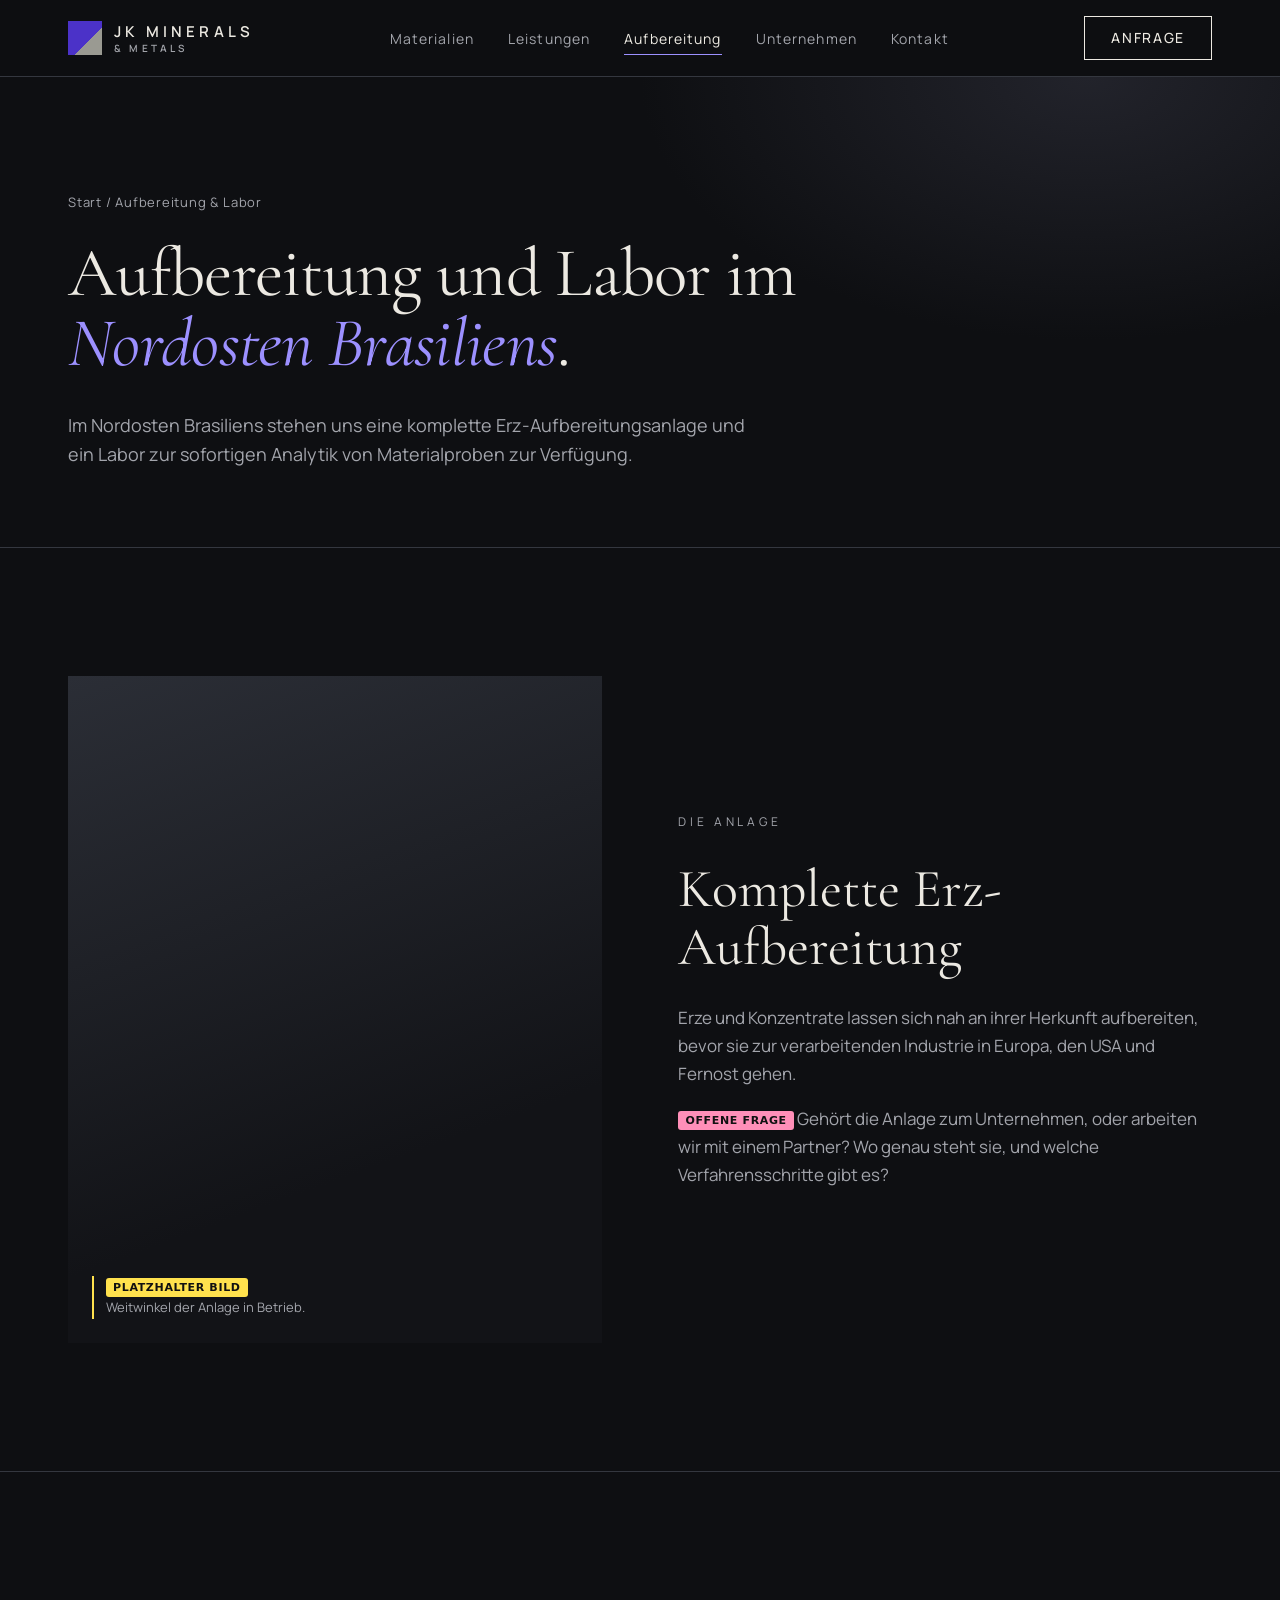
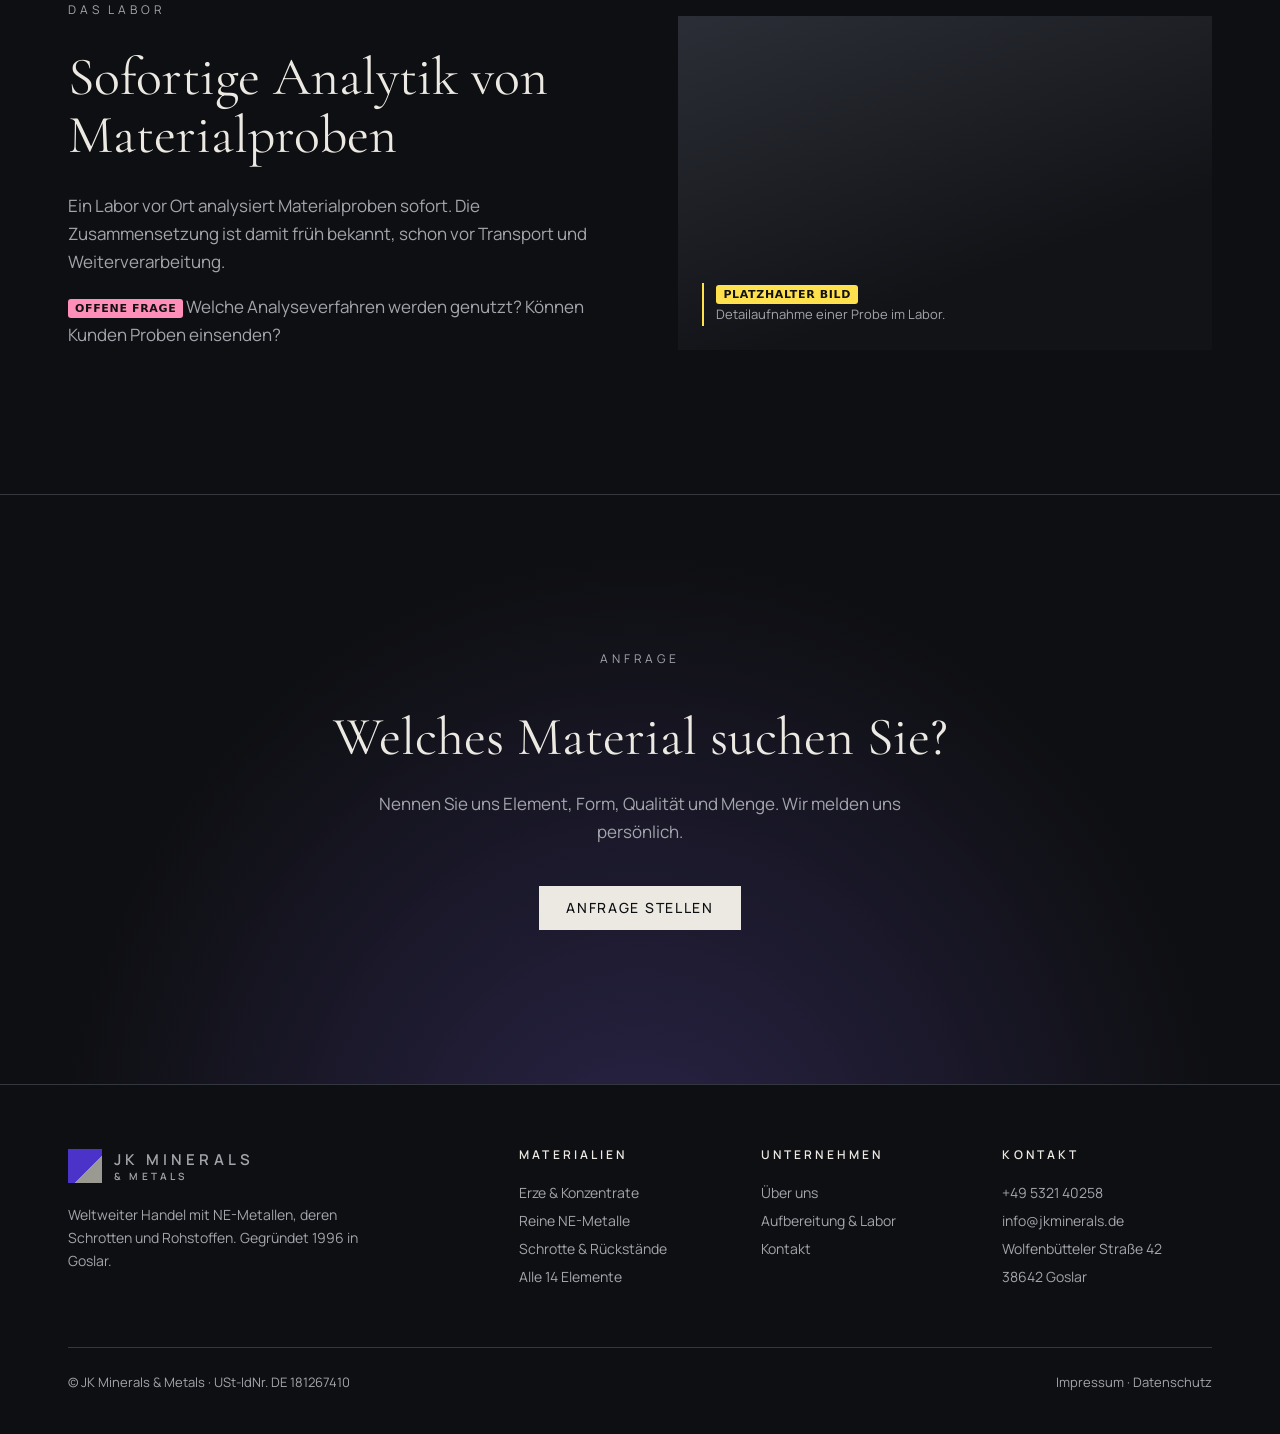
==== aufbereitung.html @ ad988bbc "Website-Neuentwurf in der Richtung „Mineralische Premium-Marke“ Statische, responsive Website für JK" ====
<!doctype html>
<html lang="de">
<head>
<meta charset="utf-8">
<meta name="viewport" content="width=device-width, initial-scale=1">
<title>Aufbereitung & Labor – JK Minerals & Metals</title>
<meta name="description" content="Komplette Erz-Aufbereitungsanlage und Labor zur sofortigen Analytik von Materialproben im Nordosten Brasiliens.">
<meta name="theme-color" content="#0E0F12">
<link rel="icon" href="data:image/svg+xml,%3Csvg xmlns='http://www.w3.org/2000/svg' viewBox='0 0 32 32'%3E%3Cpath fill='%234B32C8' d='M0 0h32v32H0z'/%3E%3Cpath fill='%239A9A92' d='M19 0h13v32H8z'/%3E%3C/svg%3E">
<link rel="preconnect" href="https://fonts.googleapis.com">
<link rel="preconnect" href="https://fonts.gstatic.com" crossorigin>
<link rel="stylesheet" href="https://fonts.googleapis.com/css2?family=Cormorant+Garamond:ital,wght@0,400;0,500;1,400&family=Manrope:wght@400;500;600;700&display=swap">
<link rel="stylesheet" href="assets/css/style.css">
</head>
<body>
<a class="skip" href="#main">Zum Inhalt springen</a>
<header class="site">
  <div class="wrap hd">
    <a class="logo" href="index.html" aria-label="JK Minerals &amp; Metals – Startseite"><i class="mark" aria-hidden="true"></i><span>JK MINERALS<small>&amp; METALS</small></span></a>
    <nav class="desk" aria-label="Hauptnavigation"><ul>
      <li><a href="materialien.html">Materialien</a></li>
      <li><a href="leistungen.html">Leistungen</a></li>
      <li><a href="aufbereitung.html" aria-current="page">Aufbereitung</a></li>
      <li><a href="unternehmen.html">Unternehmen</a></li>
      <li><a href="kontakt.html">Kontakt</a></li>
    </ul></nav>
    <div class="hd-r">
      <a class="btn" href="kontakt.html#anfrage">Anfrage</a>
      <details class="mob"><summary>Menü</summary><nav class="panel" aria-label="Hauptnavigation mobil">
        <a class="nav" href="index.html">Start</a><a class="nav" href="materialien.html">Materialien</a><a class="nav" href="leistungen.html">Leistungen</a><a class="nav" href="aufbereitung.html" aria-current="page">Aufbereitung</a><a class="nav" href="unternehmen.html">Unternehmen</a><a class="nav" href="kontakt.html">Kontakt</a>
        <a class="btn solid" href="kontakt.html#anfrage">Anfrage stellen</a>
        <a class="tel" href="tel:+49532140258">Telefon +49 5321 40258</a>
      </nav></details>
    </div>
  </div>
</header>
<main id="main">
  <div class="page-hero"><div class="wrap">
    <p class="crumb"><a href="index.html">Start</a> / Aufbereitung &amp; Labor</p>
    <h1>Aufbereitung und Labor im <em>Nordosten Brasiliens</em>.</h1>
    <p class="lead">Im Nordosten Brasiliens stehen uns eine komplette Erz-Aufbereitungsanlage und ein Labor zur sofortigen Analytik von Materialproben zur Verfügung.</p>
  </div></div>

  <section aria-labelledby="h-anl">
    <div class="wrap split">
      <div class="img-ph" role="img" aria-label="Bildfläche für ein Foto der Aufbereitungsanlage"><p class="imgnote"><span class="ph-tag">Platzhalter Bild</span><br>Weitwinkel der Anlage in Betrieb.</p></div>
      <div>
        <p class="eyebrow">Die Anlage</p>
        <h2 id="h-anl">Komplette Erz-Aufbereitung</h2>
        <p>Erze und Konzentrate lassen sich nah an ihrer Herkunft aufbereiten, bevor sie zur verarbeitenden Industrie in Europa, den USA und Fernost gehen.</p>
        <p><span class="ph-tag q">Offene Frage</span> Gehört die Anlage zum Unternehmen, oder arbeiten wir mit einem Partner? Wo genau steht sie, und welche Verfahrensschritte gibt es?</p>
      </div>
    </div>
  </section>
  <section aria-labelledby="h-lab">
    <div class="wrap split">
      <div>
        <p class="eyebrow">Das Labor</p>
        <h2 id="h-lab">Sofortige Analytik von Materialproben</h2>
        <p>Ein Labor vor Ort analysiert Materialproben sofort. Die Zusammensetzung ist damit früh bekannt, schon vor Transport und Weiterverarbeitung.</p>
        <p><span class="ph-tag q">Offene Frage</span> Welche Analyseverfahren werden genutzt? Können Kunden Proben einsenden?</p>
      </div>
      <div class="img-ph land" role="img" aria-label="Bildfläche für ein Foto aus dem Labor"><p class="imgnote"><span class="ph-tag">Platzhalter Bild</span><br>Detailaufnahme einer Probe im Labor.</p></div>
    </div>
  </section>
  <div class="cta">
    <div class="wrap">
      <p class="eyebrow">Anfrage</p>
      <h2>Welches Material suchen Sie?</h2>
      <p>Nennen Sie uns Element, Form, Qualität und Menge. Wir melden uns persönlich.</p>
      <a class="btn solid" href="kontakt.html#anfrage">Anfrage stellen</a>
    </div>
  </div>
</main>
<footer class="site">
  <div class="wrap">
    <div class="ft">
      <div><a class="logo" href="index.html" aria-label="JK Minerals &amp; Metals – Startseite"><i class="mark" aria-hidden="true"></i><span>JK MINERALS<small>&amp; METALS</small></span></a><p style="max-width:300px;margin-top:20px">Weltweiter Handel mit NE-Metallen, deren Schrotten und Rohstoffen. Gegründet 1996 in Goslar.</p></div>
      <div><h2>Materialien</h2><ul><li><a href="leistungen.html#erze">Erze &amp; Konzentrate</a></li><li><a href="leistungen.html#metalle">Reine NE-Metalle</a></li><li><a href="leistungen.html#schrotte">Schrotte &amp; Rückstände</a></li><li><a href="materialien.html">Alle 14 Elemente</a></li></ul></div>
      <div><h2>Unternehmen</h2><ul><li><a href="unternehmen.html">Über uns</a></li><li><a href="aufbereitung.html">Aufbereitung &amp; Labor</a></li><li><a href="kontakt.html">Kontakt</a></li></ul></div>
      <div><h2>Kontakt</h2><ul><li><a href="tel:+49532140258">+49 5321 40258</a></li><li><a href="mailto:info@jkminerals.de">info@jkminerals.de</a></li><li>Wolfenbütteler Straße 42<br>38642 Goslar</li></ul></div>
    </div>
    <div class="legal"><span>© JK Minerals &amp; Metals · USt-IdNr. DE 181267410</span><span><a href="impressum.html">Impressum</a> · <a href="datenschutz.html">Datenschutz</a></span></div>
  </div>
</footer>
<script src="assets/js/main.js" defer></script>
</body>
</html>
---- assets/css/style.css ----
/* JK Minerals & Metals – Designrichtung „Mineralische Premium-Marke“ */
:root{
  --ink:#0E0F12; --graphit:#17191E; --schiefer:#262931; --linie:#34373F;
  --platin:#ECE9E2; --silber:#A3A5AC; --violett:#9C90FF; --violett-tief:#4B32C8;
  --serif:"Cormorant Garamond",Georgia,serif; --sans:Manrope,system-ui,-apple-system,"Segoe UI",sans-serif;
  --header:76px;
}
*{box-sizing:border-box}
html{scroll-behavior:smooth;-webkit-text-size-adjust:100%}
@media (prefers-reduced-motion:reduce){html{scroll-behavior:auto}*{transition:none!important}}
body{margin:0;background:var(--ink);color:var(--platin);font:400 17px/1.65 var(--sans)}
a{color:inherit}
img{max-width:100%;height:auto}
:focus-visible{outline:2px solid var(--violett);outline-offset:3px}
.skip{position:absolute;left:-999px;top:0}
.skip:focus{left:16px;top:16px;background:#fff;color:#000;padding:8px 12px;z-index:99}
.sr-only{position:absolute;width:1px;height:1px;overflow:hidden;clip:rect(0 0 0 0);white-space:nowrap}
.wrap{max-width:1240px;margin:0 auto;padding:0 clamp(16px,4vw,48px)}

/* Markierung fehlender Inhalte – vor dem Livegang entfernen (Klasse .ph-tag suchen) */
.ph-tag{display:inline-block;background:#FFE14D;color:#111;font:700 11px/1.2 system-ui,sans-serif;letter-spacing:.06em;text-transform:uppercase;padding:3px 7px;border-radius:3px;vertical-align:middle}
.ph-tag.q{background:#FF8FB8}
.imgnote{position:relative;font-size:13px;color:var(--silber);max-width:360px;border-left:2px solid #FFE14D;padding-left:12px;margin:0}

/* Header */
header.site{position:sticky;top:0;z-index:20;background:rgba(14,15,18,.94);backdrop-filter:blur(8px);-webkit-backdrop-filter:blur(8px);border-bottom:1px solid var(--linie)}
.hd{display:flex;align-items:center;justify-content:space-between;height:var(--header);gap:24px}
.logo{display:flex;align-items:center;gap:12px;text-decoration:none}
.logo .mark{width:34px;height:34px;flex:0 0 34px;background:linear-gradient(135deg,var(--violett-tief) 0 60%,#9A9A92 60%)}
.logo span{font:600 15px/1 var(--sans);letter-spacing:.28em;white-space:nowrap}
.logo small{display:block;font-size:10px;letter-spacing:.32em;color:var(--silber);margin-top:4px}
nav.desk ul{display:flex;gap:34px;list-style:none;margin:0;padding:0}
nav.desk a{text-decoration:none;font-size:14px;letter-spacing:.08em;color:var(--silber);padding:6px 0;border-bottom:1px solid transparent}
nav.desk a:hover,nav.desk a[aria-current="page"]{color:var(--platin)}
nav.desk a[aria-current="page"]{border-color:var(--violett)}
.hd-r{display:flex;align-items:center;gap:22px}
.btn{display:inline-flex;align-items:center;justify-content:center;gap:10px;padding:14px 26px;border:1px solid var(--platin);color:var(--platin);background:transparent;text-decoration:none;font:500 14px/1 var(--sans);letter-spacing:.12em;text-transform:uppercase;transition:.2s;cursor:pointer;white-space:nowrap}
.btn:hover{background:var(--platin);color:var(--ink)}
.btn.solid{background:var(--platin);color:var(--ink)}
.btn.solid:hover{background:transparent;color:var(--platin)}
details.mob{display:none}
details.mob summary{list-style:none;cursor:pointer;font-size:13px;letter-spacing:.2em;text-transform:uppercase;padding:12px 4px;min-height:44px;display:flex;align-items:center}
details.mob summary::-webkit-details-marker{display:none}
details.mob[open] summary::after{content:" ✕";margin-left:6px}
details.mob .panel{position:fixed;inset:var(--header) 0 0 0;background:var(--ink);padding:24px 20px 40px;overflow-y:auto}
details.mob .panel a.nav{display:block;font:500 34px/1.5 var(--serif);text-decoration:none;border-bottom:1px solid var(--linie);padding:8px 0}
details.mob .panel a.nav[aria-current="page"]{color:var(--violett)}
details.mob .panel .btn{width:100%;margin-top:28px}
details.mob .panel .tel{display:block;margin-top:20px;color:var(--silber);font-size:15px}

/* Typo */
.eyebrow{font-size:12px;letter-spacing:.32em;text-transform:uppercase;color:var(--silber);margin:0 0 28px}
h1{font:400 clamp(44px,6.2vw,92px)/1.02 var(--serif);margin:0 0 32px;letter-spacing:-.01em}
h1 em,h2 em{font-style:italic;color:var(--violett)}
h2{font:400 clamp(34px,4.2vw,58px)/1.08 var(--serif);margin:0;max-width:820px}
h3{font-weight:500}
.lead{max-width:560px;color:var(--silber);font-size:18px;margin:0 0 40px}
.cta-row{display:flex;gap:16px;flex-wrap:wrap}

/* Startseite: Hero */
.hero{display:grid;grid-template-columns:1.05fr .95fr;min-height:calc(100vh - var(--header));border-bottom:1px solid var(--linie)}
.hero-txt{padding:clamp(48px,8vw,120px) clamp(16px,4vw,64px) 64px max(clamp(16px,4vw,48px),calc((100vw - 1240px)/2 + 48px));display:flex;flex-direction:column;justify-content:center}
.hero-img{position:relative;background:radial-gradient(ellipse 60% 50% at 55% 45%,#3a3d48 0,#15161a 60%,#0b0c0e 100%);display:flex;align-items:flex-end;padding:28px;min-height:420px;overflow:hidden}
.hero-img::before{content:"";position:absolute;left:30%;top:28%;width:38%;height:38%;background:conic-gradient(from 30deg,#6c6f7a,#2a2c33,#9c9fab,#1c1d22,#80838f,#2a2c33,#6c6f7a);clip-path:polygon(20% 0,85% 12%,100% 60%,70% 100%,10% 88%,0 35%);opacity:.85}

/* Unterseiten: Kopf */
.page-hero{padding:clamp(64px,9vw,128px) 0 clamp(48px,6vw,80px);border-bottom:1px solid var(--linie);background:radial-gradient(ellipse 50% 80% at 85% 0,#22232b 0,var(--ink) 70%)}
.page-hero h1{font-size:clamp(42px,5.4vw,80px);max-width:900px}
.page-hero .lead{margin-bottom:0;max-width:680px}
.crumb{font-size:13px;color:var(--silber);margin:0 0 24px;letter-spacing:.06em}
.crumb a{text-decoration:none}
.crumb a:hover{color:var(--platin)}

/* Abschnitte */
section{padding:clamp(72px,10vw,140px) 0;border-bottom:1px solid var(--linie)}
section.tight{padding:clamp(56px,7vw,96px) 0}
.sec-h{display:grid;grid-template-columns:240px 1fr;gap:32px;margin-bottom:64px}
.sec-h .num{font-size:12px;letter-spacing:.32em;color:var(--silber);text-transform:uppercase;padding-top:14px}
.sec-h p{grid-column:2;color:var(--silber);max-width:640px;margin:0}
.statement p{font:400 clamp(24px,2.6vw,36px)/1.4 var(--serif);max-width:980px;margin:0 0 0 272px}
.statement p span{color:var(--silber)}
.more{display:inline-block;margin-top:40px;font-size:14px;letter-spacing:.12em;text-transform:uppercase;text-decoration:none;border-bottom:1px solid var(--linie);padding-bottom:4px}
.more:hover{border-color:var(--platin)}

/* Material-Index */
.elements{display:grid;grid-template-columns:repeat(7,1fr);border-top:1px solid var(--linie);border-left:1px solid var(--linie)}
.el{border-right:1px solid var(--linie);border-bottom:1px solid var(--linie);padding:22px 18px 20px;min-height:178px;display:flex;flex-direction:column;text-decoration:none;transition:background .25s}
.el:hover{background:var(--graphit)}
.el .sym{font:400 54px/1 var(--serif);margin-bottom:auto}
.el .nm{font-size:14px;font-weight:700;letter-spacing:.04em;margin-top:16px}
.el .sp{font-size:12.5px;color:var(--silber);line-height:1.45;margin-top:4px}
.el-note{margin-top:20px;font-size:14px;color:var(--silber)}
.elements.compact .el{min-height:110px;padding:16px}
.elements.compact .el .sym{font-size:40px}

/* Leistungen */
.svc{display:grid;grid-template-columns:repeat(3,1fr);border-top:1px solid var(--linie)}
.svc article{padding:40px 36px 8px 0;border-right:1px solid var(--linie)}
.svc article+article{padding-left:36px}
.svc article:last-child{border-right:0}
.svc .n{font:italic 400 22px/1 var(--serif);color:var(--violett)}
.svc h3{font:500 30px/1.15 var(--serif);margin:18px 0 16px}
.svc h3 a{text-decoration:none}
.svc h3 a:hover{color:var(--violett)}
.svc p{color:var(--silber);margin:0 0 18px;font-size:16px}
.svc ul,.list{list-style:none;padding:0;margin:0;font-size:15px}
.svc li,.list li{padding:9px 0;border-top:1px solid var(--linie)}

/* Split */
.split{display:grid;grid-template-columns:1fr 1fr;gap:clamp(32px,6vw,96px);align-items:center}
.split.top{align-items:start}
.img-ph{aspect-ratio:4/5;background:linear-gradient(160deg,#2b2e36,#121317 70%);position:relative;display:flex;align-items:flex-end;padding:24px}
.img-ph.land{aspect-ratio:16/10}
.split h2{margin-bottom:28px}
.split p,.prose p,.prose li{color:var(--silber)}
.prose{max-width:720px}
.prose h2{margin:56px 0 20px;font-size:clamp(30px,3.4vw,44px)}
.prose h2:first-child{margin-top:0}
.prose h3{font:500 26px/1.2 var(--serif);color:var(--platin);margin:36px 0 10px}
.prose strong{color:var(--platin);font-weight:600}
.prose a{color:var(--violett)}

/* Werte */
.values{display:flex;flex-wrap:wrap;gap:12px 48px;font:400 clamp(36px,5vw,72px)/1.15 var(--serif);margin:0;padding:0;list-style:none}
.values li:nth-child(even){font-style:italic;color:var(--silber)}

/* Fakten */
.facts{display:grid;grid-template-columns:repeat(4,1fr);border-top:1px solid var(--linie)}
.facts div{padding:28px 24px 28px 0;border-right:1px solid var(--linie)}
.facts div+div{padding-left:24px}
.facts div:last-child{border-right:0}
.facts b{display:block;font:400 40px/1.1 var(--serif);margin-bottom:8px}
.facts span{color:var(--silber);font-size:15px}

/* Kontakt-Block */
.contact{display:grid;grid-template-columns:320px 1fr 1fr;gap:56px;align-items:start}
.portrait{aspect-ratio:3/4;background:linear-gradient(180deg,#2c2f37,#16171b);display:flex;align-items:flex-end;padding:18px}
.contact h3,.person h3{font:500 32px/1.1 var(--serif);margin:0 0 6px}
.role{color:var(--silber);font-size:14px;letter-spacing:.14em;text-transform:uppercase;margin:0 0 32px}
dl.kv{margin:0;display:grid;grid-template-columns:90px 1fr;gap:12px 16px;font-size:16px}
dl.kv dt{color:var(--silber);font-size:13px;letter-spacing:.12em;text-transform:uppercase;padding-top:3px}
dl.kv dd{margin:0}
dl.kv a,address a{text-decoration:none;border-bottom:1px solid var(--linie)}
dl.kv a:hover,address a:hover{border-color:var(--platin)}
address{font-style:normal;font:400 24px/1.45 var(--serif)}

/* Materialien-Detail */
.jump{display:flex;flex-wrap:wrap;gap:8px;margin:0;padding:0;list-style:none}
.jump a{display:inline-flex;align-items:baseline;gap:8px;border:1px solid var(--linie);padding:8px 14px;text-decoration:none;font-size:14px}
.jump a b{font:400 22px/1 var(--serif)}
.jump a:hover{background:var(--graphit);border-color:var(--silber)}
.mat{display:grid;grid-template-columns:200px 1fr 220px;gap:40px;padding:48px 0;border-top:1px solid var(--linie);scroll-margin-top:calc(var(--header) + 16px)}
.mat .sym{font:400 96px/.9 var(--serif)}
.mat .sym small{display:block;font:500 12px/1 var(--sans);letter-spacing:.24em;text-transform:uppercase;color:var(--silber);margin-top:16px}
.mat h2{font-size:clamp(32px,3.4vw,44px);margin-bottom:20px}
.spec{width:100%;border-collapse:collapse;font-size:16px}
.spec th,.spec td{text-align:left;padding:12px 0;border-top:1px solid var(--linie);vertical-align:top}
.spec th{font:500 12px/1.4 var(--sans);letter-spacing:.16em;text-transform:uppercase;color:var(--silber);width:42%;padding-right:20px}
.mat .side{display:flex;flex-direction:column;gap:12px;align-items:flex-start}
.tags{display:flex;flex-wrap:wrap;gap:6px}
.tags span{font-size:12px;letter-spacing:.06em;border:1px solid var(--linie);padding:4px 10px;color:var(--silber)}

/* Formular */
.form{display:grid;gap:22px}
.form .row2{display:grid;grid-template-columns:1fr 1fr;gap:22px}
.fld{display:flex;flex-direction:column;gap:8px}
.fld label,.form legend{font-size:13px;letter-spacing:.14em;text-transform:uppercase;color:var(--silber)}
.fld input,.fld select,.fld textarea{font:inherit;color:var(--platin);background:var(--graphit);border:1px solid var(--linie);border-radius:0;padding:14px 16px;min-height:50px}
.fld select{appearance:none;background-image:linear-gradient(45deg,transparent 50%,var(--silber) 50%),linear-gradient(135deg,var(--silber) 50%,transparent 50%);background-position:calc(100% - 22px) 22px,calc(100% - 16px) 22px;background-size:6px 6px;background-repeat:no-repeat;padding-right:44px}
.fld textarea{min-height:160px;resize:vertical}
.fld input:focus,.fld select:focus,.fld textarea:focus{outline:none;border-color:var(--violett);box-shadow:0 0 0 1px var(--violett)}
.fld .hint{font-size:13px;color:var(--silber)}
.form fieldset{border:0;padding:0;margin:0}
.seg{display:flex;flex-wrap:wrap;gap:0;margin-top:10px}
.seg label{flex:1;min-width:180px}
.seg input{position:absolute;opacity:0}
.seg span{display:block;text-align:center;padding:14px;border:1px solid var(--linie);cursor:pointer;font-size:14px;letter-spacing:.08em;text-transform:uppercase}
.seg label+label span{border-left:0}
.seg input:checked+span{background:var(--platin);color:var(--ink);border-color:var(--platin)}
.seg input:focus-visible+span{outline:2px solid var(--violett);outline-offset:2px}
.check{display:flex;gap:12px;align-items:flex-start;font-size:15px;color:var(--silber)}
.check input{width:20px;height:20px;margin-top:3px;accent-color:var(--violett)}
.check a{color:var(--violett)}
.form-status{font-size:15px;color:var(--silber);min-height:1.5em}
.req{color:var(--violett)}

/* CTA */
.cta{text-align:center;padding:clamp(80px,12vw,160px) 0;background:radial-gradient(ellipse at 50% 120%,#2a2448 0,var(--ink) 65%);border-bottom:1px solid var(--linie)}
.cta h2{margin:0 auto 24px}
.cta p{color:var(--silber);max-width:560px;margin:0 auto 40px}

/* Zeitleiste */
.timeline{list-style:none;margin:0;padding:0;border-left:1px solid var(--linie)}
.timeline li{padding:0 0 40px 32px;position:relative}
.timeline li::before{content:"";position:absolute;left:-6px;top:10px;width:11px;height:11px;background:var(--violett);transform:rotate(45deg)}
.timeline li.open::before{background:transparent;border:1px dashed var(--silber)}
.timeline b{display:block;font:400 34px/1.1 var(--serif);margin-bottom:6px}
.timeline p{margin:0;color:var(--silber)}

/* Footer */
footer.site{padding:64px 0 40px;font-size:14px;color:var(--silber)}
.ft{display:grid;grid-template-columns:2fr 1fr 1fr 1fr;gap:32px}
footer.site h2{font:600 12px/1 var(--sans);letter-spacing:.26em;text-transform:uppercase;color:var(--platin);margin:0 0 18px}
footer.site ul{list-style:none;padding:0;margin:0;line-height:2}
footer.site a{text-decoration:none}
footer.site a:hover{color:var(--platin)}
.legal{margin-top:56px;padding-top:24px;border-top:1px solid var(--linie);display:flex;justify-content:space-between;flex-wrap:wrap;gap:12px;font-size:13px}

@media (max-width:1080px){
  nav.desk ul{gap:22px}
  .elements{grid-template-columns:repeat(4,1fr)}
  .contact{grid-template-columns:260px 1fr}
  .contact > div:last-child{grid-column:1/-1}
  .mat{grid-template-columns:140px 1fr}
  .mat .side{grid-column:2}
  .facts{grid-template-columns:1fr 1fr}
  .facts div:nth-child(2){border-right:0}
  .facts div:nth-child(3){padding-left:0}
  .facts div{border-bottom:1px solid var(--linie)}
}
@media (max-width:900px){
  nav.desk,.hd-r > .btn{display:none}
  details.mob{display:block}
  /* backdrop-filter würde das fixierte Menü-Overlay auf die Headerhöhe begrenzen */
  header.site{backdrop-filter:none;-webkit-backdrop-filter:none;background:var(--ink)}
  .mat .sym small{display:none}
  .hero{grid-template-columns:1fr;min-height:0}
  .hero-txt{padding:56px 16px 48px}
  .hero-img{min-height:300px}
  .sec-h{grid-template-columns:1fr;gap:12px;margin-bottom:40px}
  .sec-h .num{padding-top:0}
  .sec-h p{grid-column:1}
  .statement p{margin:0}
  .elements{grid-template-columns:repeat(2,1fr)}
  .el{min-height:150px}
  .el .sym{font-size:44px}
  .svc{grid-template-columns:1fr}
  .svc article,.svc article+article{padding:32px 0 24px;border-right:0;border-bottom:1px solid var(--linie)}
  .split{grid-template-columns:1fr}
  .contact{grid-template-columns:1fr}
  .portrait{max-width:280px}
  .ft{grid-template-columns:1fr 1fr}
  .mat{grid-template-columns:1fr;gap:20px;padding:40px 0}
  .mat .side{grid-column:1}
  .mat .sym{font-size:72px}
  .form .row2{grid-template-columns:1fr}
  .cta-row .btn,.cta .btn{width:100%}
}
@media (max-width:520px){
  .facts{grid-template-columns:1fr}
  .facts div,.facts div+div{padding:24px 0;border-right:0}
  .spec th{width:auto;display:block;padding-bottom:0;border-top:1px solid var(--linie)}
  .spec td{display:block;border-top:0;padding-top:4px}
  .spec tr{display:block}
  .ft{grid-template-columns:1fr}
  dl.kv{grid-template-columns:1fr;gap:2px}
  dl.kv dd{margin-bottom:12px}
}
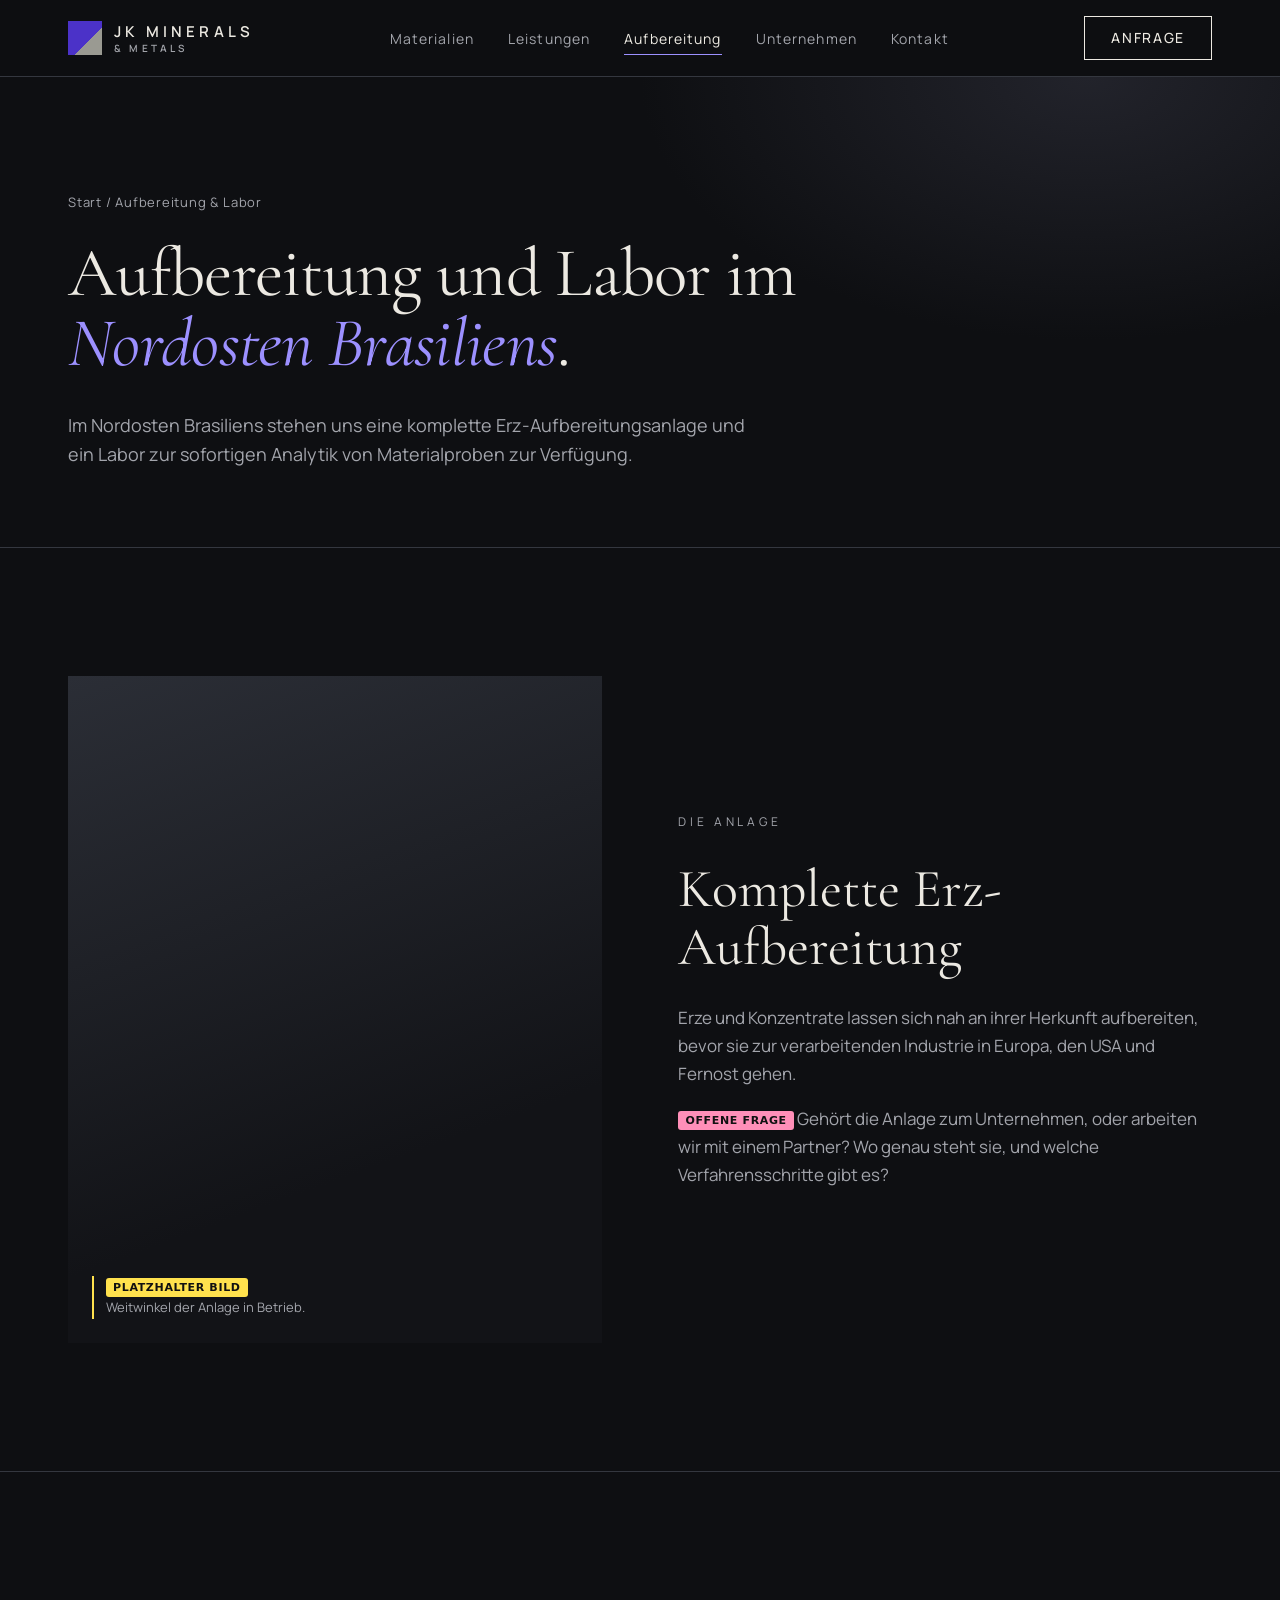
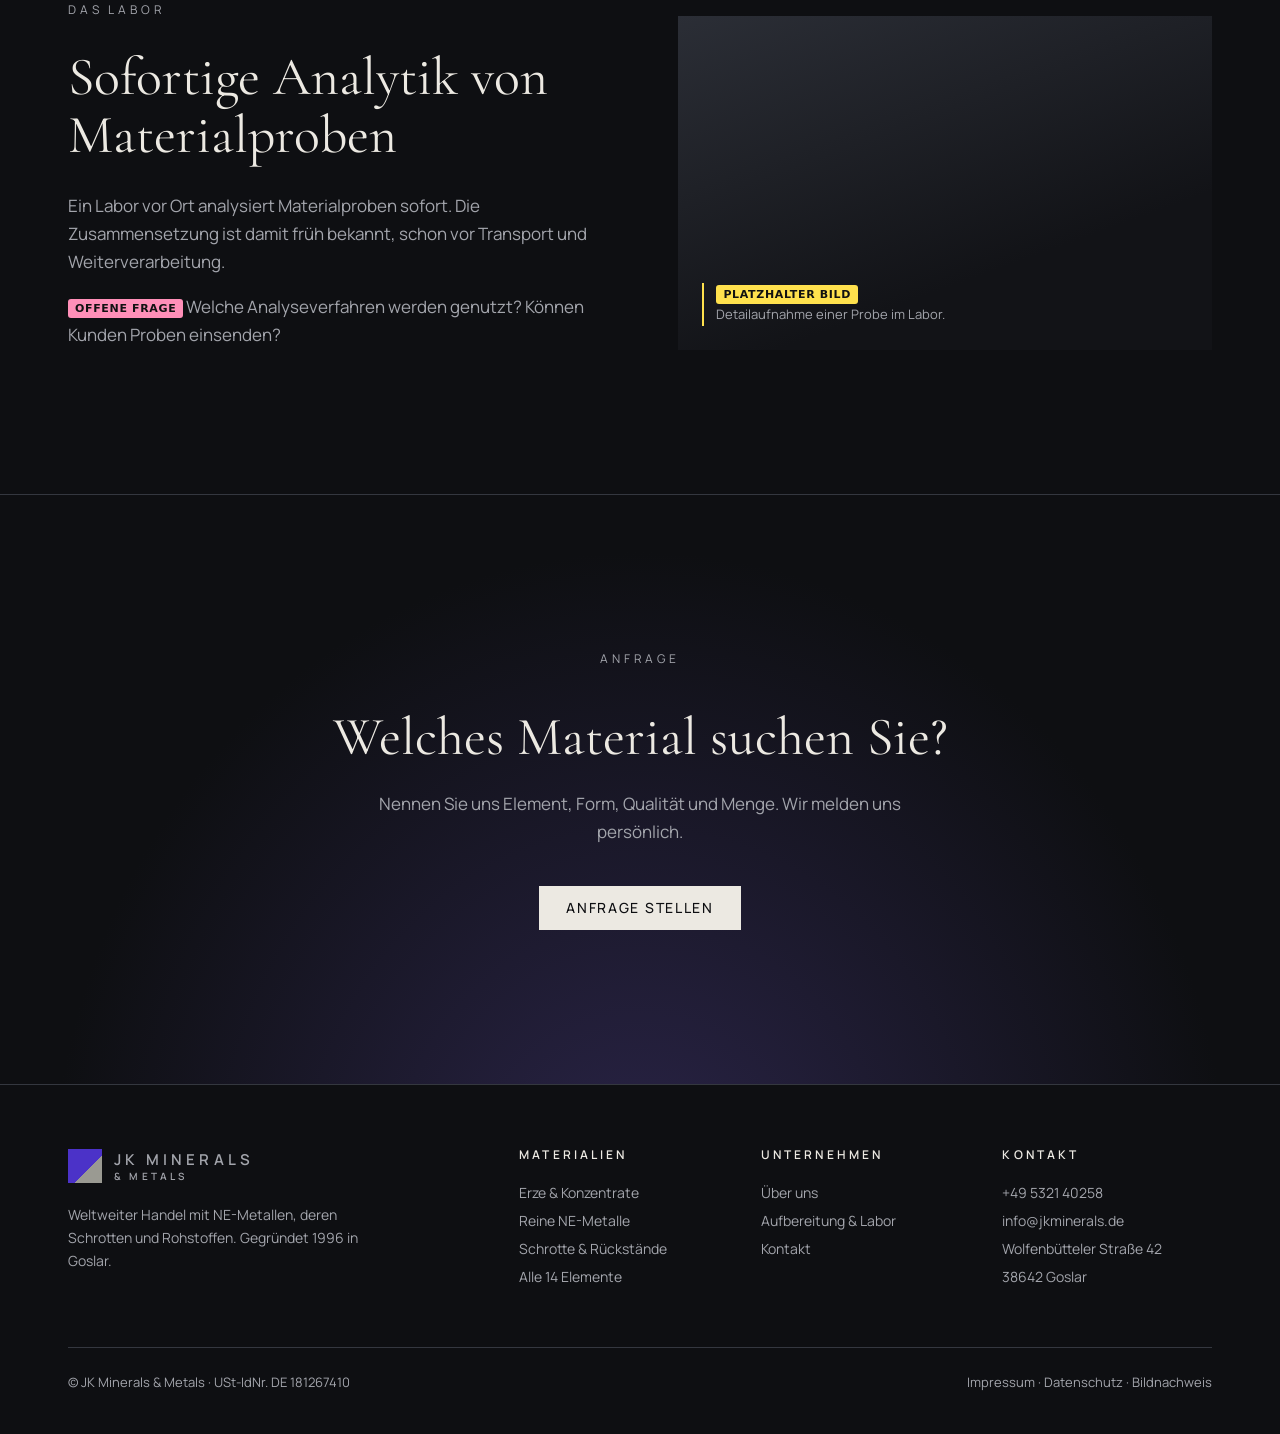
==== commit 51dd4f63: "Erzfotos einbinden: Fotostrecke, Materialbilder und Bildnachweis Neuer Abschnitt „Vier Erze“ auf der" ====
--- a/aufbereitung.html
+++ b/aufbereitung.html
@@ -80,7 +80,7 @@
       <div><h2>Unternehmen</h2><ul><li><a href="unternehmen.html">Über uns</a></li><li><a href="aufbereitung.html">Aufbereitung &amp; Labor</a></li><li><a href="kontakt.html">Kontakt</a></li></ul></div>
       <div><h2>Kontakt</h2><ul><li><a href="tel:+49532140258">+49 5321 40258</a></li><li><a href="mailto:info@jkminerals.de">info@jkminerals.de</a></li><li>Wolfenbütteler Straße 42<br>38642 Goslar</li></ul></div>
     </div>
-    <div class="legal"><span>© JK Minerals &amp; Metals · USt-IdNr. DE 181267410</span><span><a href="impressum.html">Impressum</a> · <a href="datenschutz.html">Datenschutz</a></span></div>
+    <div class="legal"><span>© JK Minerals &amp; Metals · USt-IdNr. DE 181267410</span><span><a href="impressum.html">Impressum</a> · <a href="datenschutz.html">Datenschutz</a> · <a href="bildnachweis.html">Bildnachweis</a></span></div>
   </div>
 </footer>
 <script src="assets/js/main.js" defer></script>
--- a/assets/css/style.css
+++ b/assets/css/style.css
@@ -63,6 +63,35 @@
 .hero-img{position:relative;background:radial-gradient(ellipse 60% 50% at 55% 45%,#3a3d48 0,#15161a 60%,#0b0c0e 100%);display:flex;align-items:flex-end;padding:28px;min-height:420px;overflow:hidden}
 .hero-img::before{content:"";position:absolute;left:30%;top:28%;width:38%;height:38%;background:conic-gradient(from 30deg,#6c6f7a,#2a2c33,#9c9fab,#1c1d22,#80838f,#2a2c33,#6c6f7a);clip-path:polygon(20% 0,85% 12%,100% 60%,70% 100%,10% 88%,0 35%);opacity:.85}
 
+.hero-img.has-img{margin:0;padding:0;display:block}
+.hero-img.has-img::before{display:none}
+.hero-img.has-img img{position:absolute;inset:0;width:100%;height:100%;object-fit:cover}
+.hero-img.has-img::after{content:"";position:absolute;inset:0;background:linear-gradient(90deg,var(--ink) 0,rgba(14,15,18,0) 28%),linear-gradient(0deg,rgba(14,15,18,.85) 0,rgba(14,15,18,0) 30%);pointer-events:none}
+.hero-img.has-img figcaption{position:absolute;right:20px;bottom:16px;left:20px;z-index:1;font-size:12px;color:var(--silber);text-align:right}
+.hero-img figcaption a,.ores small a,.mat-img a{color:inherit}
+
+/* Erzfotos */
+.ores{display:grid;grid-template-columns:repeat(4,1fr);gap:20px}
+.ore{margin:0}
+.ore-img{display:block;aspect-ratio:1;overflow:hidden;background:var(--graphit);position:relative}
+.ore-img img{width:100%;height:100%;object-fit:cover;display:block;transition:transform .6s ease}
+.ore-img::after{content:"";position:absolute;inset:0;box-shadow:inset 0 0 60px 10px rgba(14,15,18,.75);pointer-events:none}
+.ore-img:hover img{transform:scale(1.04)}
+.ore figcaption{padding-top:16px;display:flex;flex-direction:column;gap:2px}
+.ore figcaption b{font:500 28px/1.1 var(--serif)}
+.ore figcaption span{color:var(--silber);font-size:15px}
+.ore figcaption small{color:var(--silber);font-size:11.5px;margin-top:8px;opacity:.85}
+.img-ph.sq{aspect-ratio:1}
+.mat-img{margin:0 0 8px;max-width:220px}
+.mat-img img{display:block;width:100%;aspect-ratio:1;object-fit:cover}
+.mat-img figcaption{font-size:11.5px;color:var(--silber);margin-top:6px;line-height:1.4}
+.credits{list-style:none;margin:0;padding:0;display:grid;gap:24px}
+.credit{display:flex;gap:20px;margin:0;align-items:flex-start}
+.credit img{width:120px;height:120px;object-fit:cover;flex:0 0 120px}
+.credit figcaption{color:var(--silber);font-size:15px;line-height:1.6}
+.credit b{color:var(--platin);font:500 24px/1.2 var(--serif)}
+.credit a{color:var(--violett)}
+
 /* Unterseiten: Kopf */
 .page-hero{padding:clamp(64px,9vw,128px) 0 clamp(48px,6vw,80px);border-bottom:1px solid var(--linie);background:radial-gradient(ellipse 50% 80% at 85% 0,#22232b 0,var(--ink) 70%)}
 .page-hero h1{font-size:clamp(42px,5.4vw,80px);max-width:900px}
@@ -209,6 +238,7 @@
 @media (max-width:1080px){
   nav.desk ul{gap:22px}
   .elements{grid-template-columns:repeat(4,1fr)}
+  .ores{grid-template-columns:1fr 1fr;gap:32px 20px}
   .contact{grid-template-columns:260px 1fr}
   .contact > div:last-child{grid-column:1/-1}
   .mat{grid-template-columns:140px 1fr}
@@ -248,6 +278,10 @@
 }
 @media (max-width:520px){
   .facts{grid-template-columns:1fr}
+  .ores{gap:28px 14px}
+  .ore figcaption b{font-size:22px}
+  .ore figcaption span{font-size:13.5px}
+  .credit{flex-direction:column}
   .facts div,.facts div+div{padding:24px 0;border-right:0}
   .spec th{width:auto;display:block;padding-bottom:0;border-top:1px solid var(--linie)}
   .spec td{display:block;border-top:0;padding-top:4px}
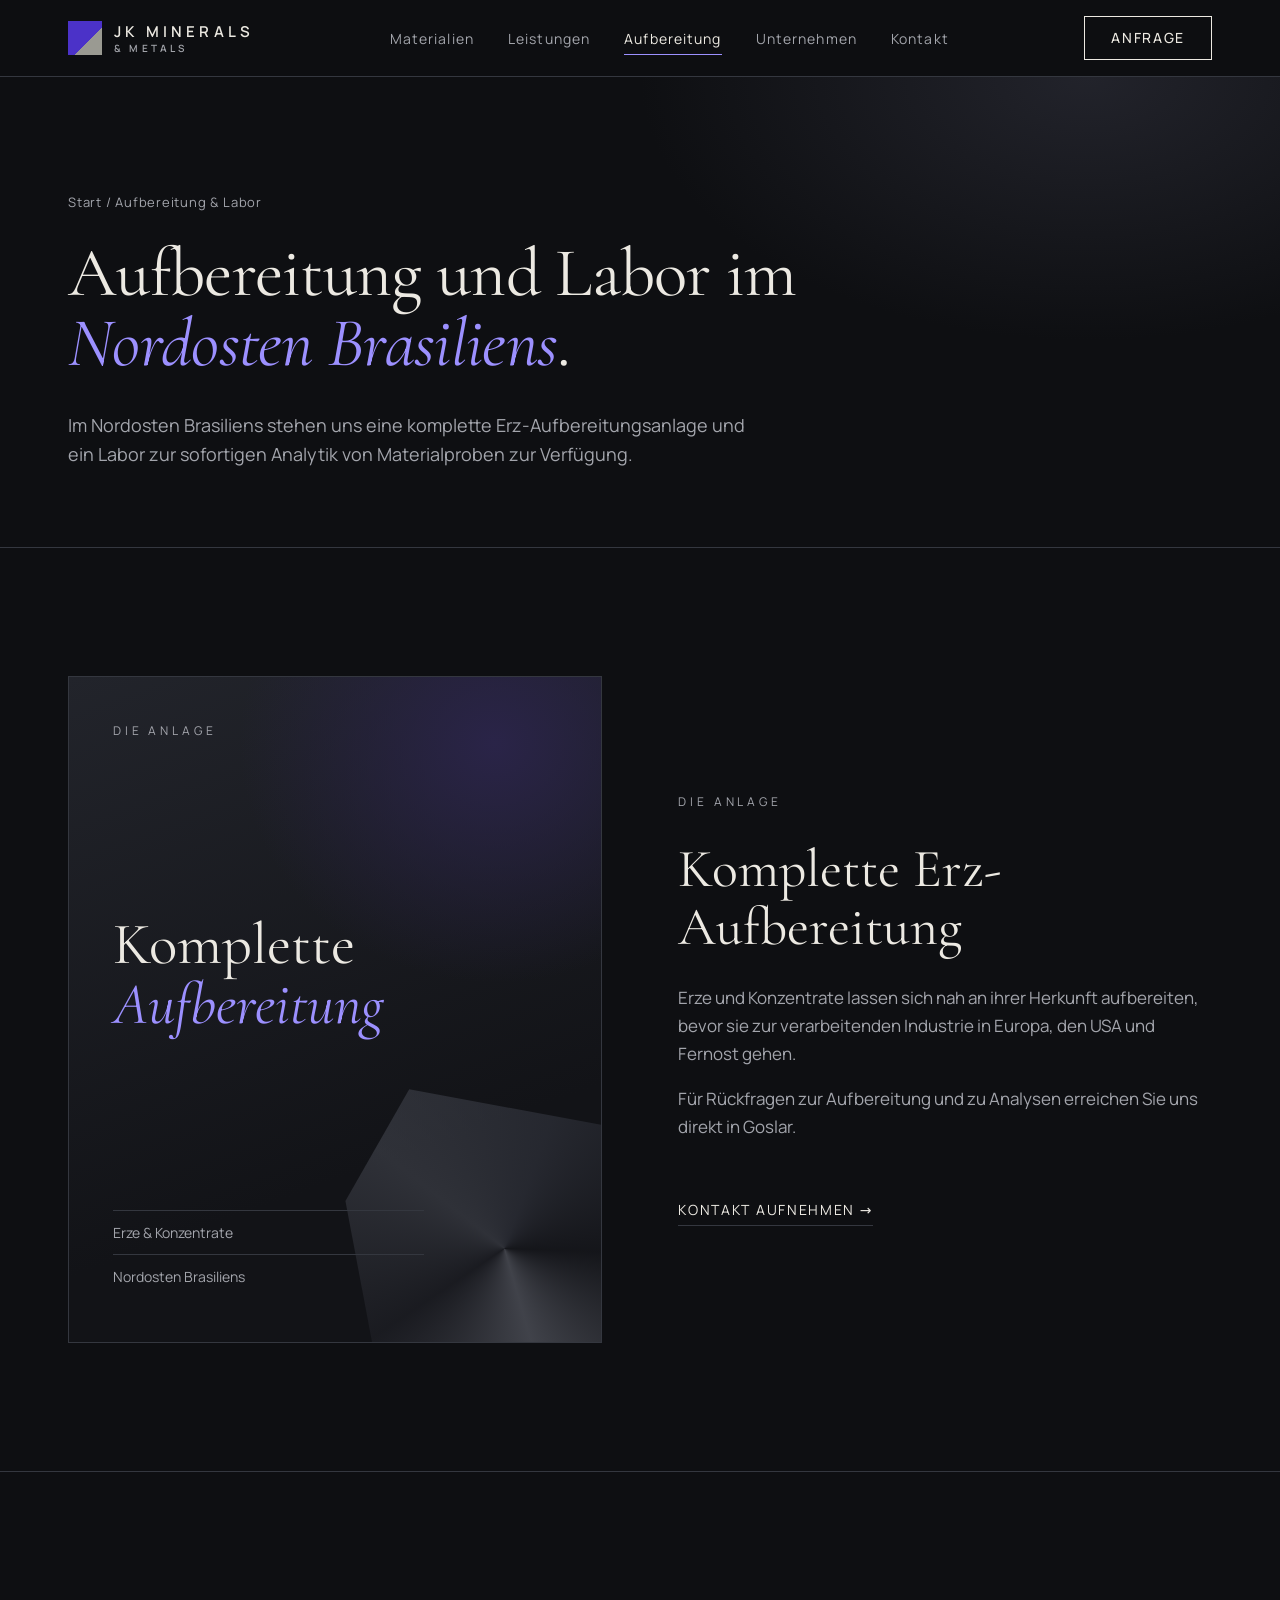
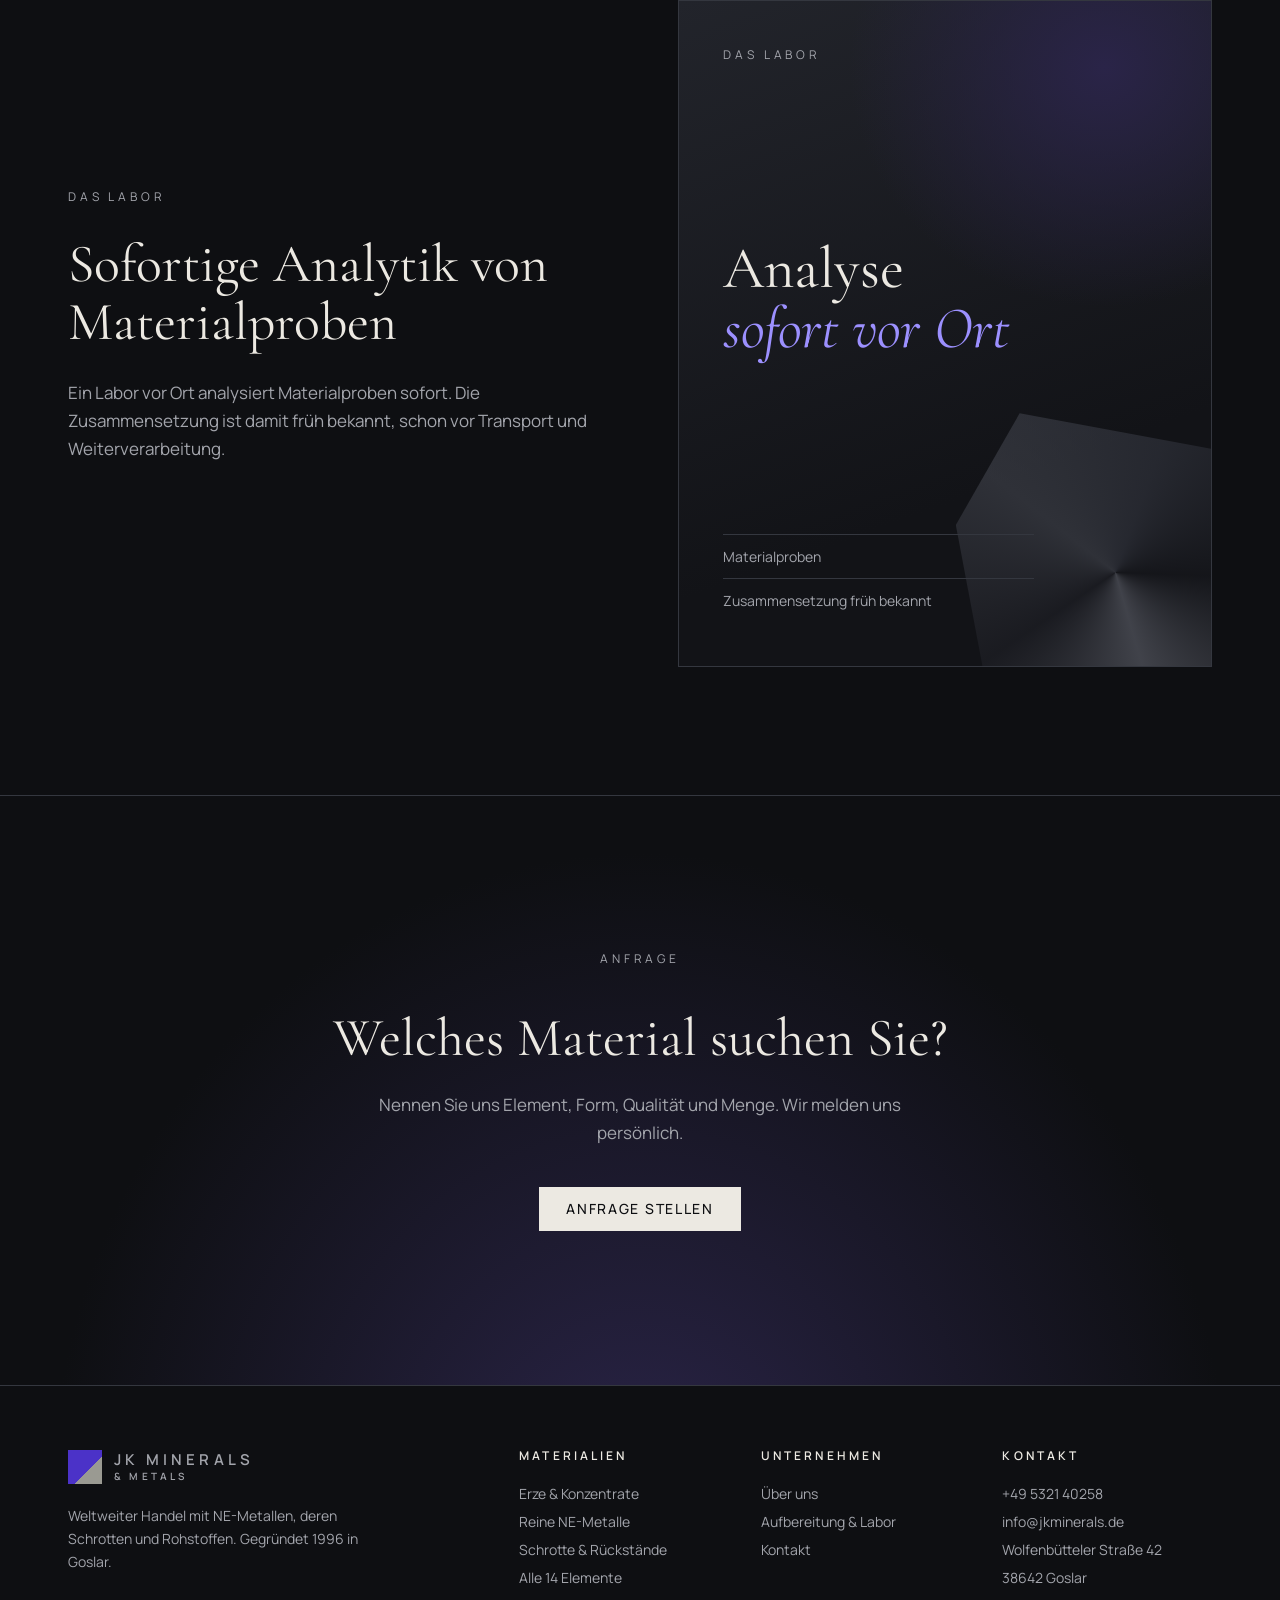
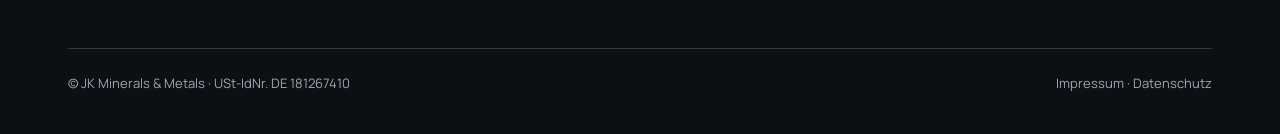
==== commit e287f5f1: "Website fertigstellen ohne Fotos - Bild- und Platzhalterflächen durch CSS-Grafiken ersetzt: Erzstufe" ====
--- a/aufbereitung.html
+++ b/aufbereitung.html
@@ -7,9 +7,8 @@
 <meta name="description" content="Komplette Erz-Aufbereitungsanlage und Labor zur sofortigen Analytik von Materialproben im Nordosten Brasiliens.">
 <meta name="theme-color" content="#0E0F12">
 <link rel="icon" href="data:image/svg+xml,%3Csvg xmlns='http://www.w3.org/2000/svg' viewBox='0 0 32 32'%3E%3Cpath fill='%234B32C8' d='M0 0h32v32H0z'/%3E%3Cpath fill='%239A9A92' d='M19 0h13v32H8z'/%3E%3C/svg%3E">
-<link rel="preconnect" href="https://fonts.googleapis.com">
-<link rel="preconnect" href="https://fonts.gstatic.com" crossorigin>
-<link rel="stylesheet" href="https://fonts.googleapis.com/css2?family=Cormorant+Garamond:ital,wght@0,400;0,500;1,400&family=Manrope:wght@400;500;600;700&display=swap">
+<link rel="preload" href="assets/fonts/cormorant-garamond-latin-400-normal.woff2" as="font" type="font/woff2" crossorigin>
+<link rel="preload" href="assets/fonts/manrope-latin-400-normal.woff2" as="font" type="font/woff2" crossorigin>
 <link rel="stylesheet" href="assets/css/style.css">
 </head>
 <body>
@@ -43,12 +42,13 @@
 
   <section aria-labelledby="h-anl">
     <div class="wrap split">
-      <div class="img-ph" role="img" aria-label="Bildfläche für ein Foto der Aufbereitungsanlage"><p class="imgnote"><span class="ph-tag">Platzhalter Bild</span><br>Weitwinkel der Anlage in Betrieb.</p></div>
+      <div class="panel" aria-hidden="true"><span class="panel-k">Die Anlage</span><span class="panel-big">Komplette<br><em>Aufbereitung</em></span><span class="panel-l"><i>Erze &amp; Konzentrate</i><i>Nordosten Brasiliens</i></span></div>
       <div>
         <p class="eyebrow">Die Anlage</p>
         <h2 id="h-anl">Komplette Erz-Aufbereitung</h2>
         <p>Erze und Konzentrate lassen sich nah an ihrer Herkunft aufbereiten, bevor sie zur verarbeitenden Industrie in Europa, den USA und Fernost gehen.</p>
-        <p><span class="ph-tag q">Offene Frage</span> Gehört die Anlage zum Unternehmen, oder arbeiten wir mit einem Partner? Wo genau steht sie, und welche Verfahrensschritte gibt es?</p>
+        <p>Für Rückfragen zur Aufbereitung und zu Analysen erreichen Sie uns direkt in Goslar.</p>
+        <a class="more" href="kontakt.html">Kontakt aufnehmen →</a>
       </div>
     </div>
   </section>
@@ -58,9 +58,8 @@
         <p class="eyebrow">Das Labor</p>
         <h2 id="h-lab">Sofortige Analytik von Materialproben</h2>
         <p>Ein Labor vor Ort analysiert Materialproben sofort. Die Zusammensetzung ist damit früh bekannt, schon vor Transport und Weiterverarbeitung.</p>
-        <p><span class="ph-tag q">Offene Frage</span> Welche Analyseverfahren werden genutzt? Können Kunden Proben einsenden?</p>
       </div>
-      <div class="img-ph land" role="img" aria-label="Bildfläche für ein Foto aus dem Labor"><p class="imgnote"><span class="ph-tag">Platzhalter Bild</span><br>Detailaufnahme einer Probe im Labor.</p></div>
+      <div class="panel" aria-hidden="true"><span class="panel-k">Das Labor</span><span class="panel-big">Analyse<br><em>sofort vor Ort</em></span><span class="panel-l"><i>Materialproben</i><i>Zusammensetzung früh bekannt</i></span></div>
     </div>
   </section>
   <div class="cta">
@@ -80,7 +79,7 @@
       <div><h2>Unternehmen</h2><ul><li><a href="unternehmen.html">Über uns</a></li><li><a href="aufbereitung.html">Aufbereitung &amp; Labor</a></li><li><a href="kontakt.html">Kontakt</a></li></ul></div>
       <div><h2>Kontakt</h2><ul><li><a href="tel:+49532140258">+49 5321 40258</a></li><li><a href="mailto:info@jkminerals.de">info@jkminerals.de</a></li><li>Wolfenbütteler Straße 42<br>38642 Goslar</li></ul></div>
     </div>
-    <div class="legal"><span>© JK Minerals &amp; Metals · USt-IdNr. DE 181267410</span><span><a href="impressum.html">Impressum</a> · <a href="datenschutz.html">Datenschutz</a> · <a href="bildnachweis.html">Bildnachweis</a></span></div>
+    <div class="legal"><span>© JK Minerals &amp; Metals · USt-IdNr. DE 181267410</span><span><a href="impressum.html">Impressum</a> · <a href="datenschutz.html">Datenschutz</a></span></div>
   </div>
 </footer>
 <script src="assets/js/main.js" defer></script>
--- a/assets/css/style.css
+++ b/assets/css/style.css
@@ -1,4 +1,14 @@
 /* JK Minerals & Metals – Designrichtung „Mineralische Premium-Marke“ */
+/* Schriften lokal (SIL Open Font License, siehe assets/fonts) */
+@font-face{font-family:"Cormorant Garamond";font-style:normal;font-weight:400;font-display:swap;src:url(../fonts/cormorant-garamond-latin-400-normal.woff2) format("woff2")}
+@font-face{font-family:"Cormorant Garamond";font-style:italic;font-weight:400;font-display:swap;src:url(../fonts/cormorant-garamond-latin-400-italic.woff2) format("woff2")}
+@font-face{font-family:"Cormorant Garamond";font-style:normal;font-weight:500;font-display:swap;src:url(../fonts/cormorant-garamond-latin-500-normal.woff2) format("woff2")}
+@font-face{font-family:"Cormorant Garamond";font-style:italic;font-weight:500;font-display:swap;src:url(../fonts/cormorant-garamond-latin-500-italic.woff2) format("woff2")}
+@font-face{font-family:Manrope;font-style:normal;font-weight:400;font-display:swap;src:url(../fonts/manrope-latin-400-normal.woff2) format("woff2")}
+@font-face{font-family:Manrope;font-style:normal;font-weight:500;font-display:swap;src:url(../fonts/manrope-latin-500-normal.woff2) format("woff2")}
+@font-face{font-family:Manrope;font-style:normal;font-weight:600;font-display:swap;src:url(../fonts/manrope-latin-600-normal.woff2) format("woff2")}
+@font-face{font-family:Manrope;font-style:normal;font-weight:700;font-display:swap;src:url(../fonts/manrope-latin-700-normal.woff2) format("woff2")}
+
 :root{
   --ink:#0E0F12; --graphit:#17191E; --schiefer:#262931; --linie:#34373F;
   --platin:#ECE9E2; --silber:#A3A5AC; --violett:#9C90FF; --violett-tief:#4B32C8;
@@ -16,11 +26,6 @@
 .skip:focus{left:16px;top:16px;background:#fff;color:#000;padding:8px 12px;z-index:99}
 .sr-only{position:absolute;width:1px;height:1px;overflow:hidden;clip:rect(0 0 0 0);white-space:nowrap}
 .wrap{max-width:1240px;margin:0 auto;padding:0 clamp(16px,4vw,48px)}
-
-/* Markierung fehlender Inhalte – vor dem Livegang entfernen (Klasse .ph-tag suchen) */
-.ph-tag{display:inline-block;background:#FFE14D;color:#111;font:700 11px/1.2 system-ui,sans-serif;letter-spacing:.06em;text-transform:uppercase;padding:3px 7px;border-radius:3px;vertical-align:middle}
-.ph-tag.q{background:#FF8FB8}
-.imgnote{position:relative;font-size:13px;color:var(--silber);max-width:360px;border-left:2px solid #FFE14D;padding-left:12px;margin:0}
 
 /* Header */
 header.site{position:sticky;top:0;z-index:20;background:rgba(14,15,18,.94);backdrop-filter:blur(8px);-webkit-backdrop-filter:blur(8px);border-bottom:1px solid var(--linie)}
@@ -63,35 +68,6 @@
 .hero-img{position:relative;background:radial-gradient(ellipse 60% 50% at 55% 45%,#3a3d48 0,#15161a 60%,#0b0c0e 100%);display:flex;align-items:flex-end;padding:28px;min-height:420px;overflow:hidden}
 .hero-img::before{content:"";position:absolute;left:30%;top:28%;width:38%;height:38%;background:conic-gradient(from 30deg,#6c6f7a,#2a2c33,#9c9fab,#1c1d22,#80838f,#2a2c33,#6c6f7a);clip-path:polygon(20% 0,85% 12%,100% 60%,70% 100%,10% 88%,0 35%);opacity:.85}
 
-.hero-img.has-img{margin:0;padding:0;display:block}
-.hero-img.has-img::before{display:none}
-.hero-img.has-img img{position:absolute;inset:0;width:100%;height:100%;object-fit:cover}
-.hero-img.has-img::after{content:"";position:absolute;inset:0;background:linear-gradient(90deg,var(--ink) 0,rgba(14,15,18,0) 28%),linear-gradient(0deg,rgba(14,15,18,.85) 0,rgba(14,15,18,0) 30%);pointer-events:none}
-.hero-img.has-img figcaption{position:absolute;right:20px;bottom:16px;left:20px;z-index:1;font-size:12px;color:var(--silber);text-align:right}
-.hero-img figcaption a,.ores small a,.mat-img a{color:inherit}
-
-/* Erzfotos */
-.ores{display:grid;grid-template-columns:repeat(4,1fr);gap:20px}
-.ore{margin:0}
-.ore-img{display:block;aspect-ratio:1;overflow:hidden;background:var(--graphit);position:relative}
-.ore-img img{width:100%;height:100%;object-fit:cover;display:block;transition:transform .6s ease}
-.ore-img::after{content:"";position:absolute;inset:0;box-shadow:inset 0 0 60px 10px rgba(14,15,18,.75);pointer-events:none}
-.ore-img:hover img{transform:scale(1.04)}
-.ore figcaption{padding-top:16px;display:flex;flex-direction:column;gap:2px}
-.ore figcaption b{font:500 28px/1.1 var(--serif)}
-.ore figcaption span{color:var(--silber);font-size:15px}
-.ore figcaption small{color:var(--silber);font-size:11.5px;margin-top:8px;opacity:.85}
-.img-ph.sq{aspect-ratio:1}
-.mat-img{margin:0 0 8px;max-width:220px}
-.mat-img img{display:block;width:100%;aspect-ratio:1;object-fit:cover}
-.mat-img figcaption{font-size:11.5px;color:var(--silber);margin-top:6px;line-height:1.4}
-.credits{list-style:none;margin:0;padding:0;display:grid;gap:24px}
-.credit{display:flex;gap:20px;margin:0;align-items:flex-start}
-.credit img{width:120px;height:120px;object-fit:cover;flex:0 0 120px}
-.credit figcaption{color:var(--silber);font-size:15px;line-height:1.6}
-.credit b{color:var(--platin);font:500 24px/1.2 var(--serif)}
-.credit a{color:var(--violett)}
-
 /* Unterseiten: Kopf */
 .page-hero{padding:clamp(64px,9vw,128px) 0 clamp(48px,6vw,80px);border-bottom:1px solid var(--linie);background:radial-gradient(ellipse 50% 80% at 85% 0,#22232b 0,var(--ink) 70%)}
 .page-hero h1{font-size:clamp(42px,5.4vw,80px);max-width:900px}
@@ -138,8 +114,6 @@
 /* Split */
 .split{display:grid;grid-template-columns:1fr 1fr;gap:clamp(32px,6vw,96px);align-items:center}
 .split.top{align-items:start}
-.img-ph{aspect-ratio:4/5;background:linear-gradient(160deg,#2b2e36,#121317 70%);position:relative;display:flex;align-items:flex-end;padding:24px}
-.img-ph.land{aspect-ratio:16/10}
 .split h2{margin-bottom:28px}
 .split p,.prose p,.prose li{color:var(--silber)}
 .prose{max-width:720px}
@@ -163,7 +137,6 @@
 
 /* Kontakt-Block */
 .contact{display:grid;grid-template-columns:320px 1fr 1fr;gap:56px;align-items:start}
-.portrait{aspect-ratio:3/4;background:linear-gradient(180deg,#2c2f37,#16171b);display:flex;align-items:flex-end;padding:18px}
 .contact h3,.person h3{font:500 32px/1.1 var(--serif);margin:0 0 6px}
 .role{color:var(--silber);font-size:14px;letter-spacing:.14em;text-transform:uppercase;margin:0 0 32px}
 dl.kv{margin:0;display:grid;grid-template-columns:90px 1fr;gap:12px 16px;font-size:16px}
@@ -235,10 +208,41 @@
 footer.site a:hover{color:var(--platin)}
 .legal{margin-top:56px;padding-top:24px;border-top:1px solid var(--linie);display:flex;justify-content:space-between;flex-wrap:wrap;gap:12px;font-size:13px}
 
+/* Erzkarten (grafisch, ohne Fotos) */
+.ores{display:grid;grid-template-columns:repeat(4,1fr);border-top:1px solid var(--linie);border-left:1px solid var(--linie)}
+.ore{display:flex;flex-direction:column;text-decoration:none;padding:28px 24px 28px;border-right:1px solid var(--linie);border-bottom:1px solid var(--linie);transition:background .25s}
+.ore:hover{background:var(--graphit)}
+.ore-art{position:relative;aspect-ratio:1;margin-bottom:28px;background:radial-gradient(ellipse 60% 55% at 50% 48%,color-mix(in srgb,var(--tone) 55%,#1a1b20) 0,var(--ink) 72%);overflow:hidden}
+.ore-art i{position:absolute;left:24%;top:22%;width:52%;height:56%;background:conic-gradient(from 40deg,var(--tone),#1b1c21,#8d8f99,var(--tone),#23242a,#6d6f78,var(--tone));clip-path:polygon(18% 4%,78% 0,100% 46%,82% 96%,22% 100%,0 52%);transition:transform .6s ease;opacity:.92}
+.ore:nth-child(2) .ore-art i{clip-path:polygon(30% 0,92% 14%,100% 70%,58% 100%,6% 84%,0 26%)}
+.ore:nth-child(3) .ore-art i{clip-path:polygon(10% 18%,62% 0,100% 30%,90% 86%,38% 100%,0 70%)}
+.ore:nth-child(4) .ore-art i{clip-path:polygon(24% 0,100% 8%,86% 62%,70% 100%,0 92%,8% 38%)}
+.ore:hover .ore-art i{transform:rotate(-4deg) scale(1.04)}
+.ore-name{font:500 32px/1.1 var(--serif)}
+.ore-el{color:var(--silber);font-size:15px;margin-top:6px}
+.ore-el b{font:400 20px/1 var(--serif);color:var(--violett);margin-left:4px}
+.ore-val{font-size:14px;letter-spacing:.04em;margin-top:14px;padding-top:12px;border-top:1px solid var(--linie)}
+
+/* Info-Panel statt Foto */
+.panel{position:relative;aspect-ratio:4/5;padding:clamp(24px,4vw,44px);display:flex;flex-direction:column;justify-content:space-between;background:radial-gradient(ellipse 80% 60% at 80% 10%,#2a2448 0,transparent 60%),linear-gradient(160deg,#22242b,#121317 70%);border:1px solid var(--linie);overflow:hidden}
+.panel::after{content:"";position:absolute;right:-12%;bottom:-10%;width:60%;aspect-ratio:1;background:conic-gradient(from 20deg,#3a3d48,#17181d,#6f727d,#22232a,#4c4f59,#3a3d48);clip-path:polygon(20% 0,85% 12%,100% 60%,70% 100%,10% 88%,0 35%);opacity:.5}
+.panel-k{font-size:12px;letter-spacing:.32em;text-transform:uppercase;color:var(--silber);position:relative;z-index:1}
+.panel-big{font:400 clamp(40px,4.6vw,68px)/1.02 var(--serif);position:relative;z-index:1}
+.panel-big em{color:var(--violett)}
+.panel-l{display:flex;flex-direction:column;gap:0;position:relative;z-index:1;max-width:70%}
+.panel-l i{font-style:normal;font-size:14px;color:var(--silber);padding:10px 0;border-top:1px solid var(--linie)}
+
+/* Monogramm statt Porträt */
+.monogram{aspect-ratio:3/4;display:grid;place-items:center;background:radial-gradient(ellipse 70% 50% at 50% 40%,#2a2448 0,transparent 70%),linear-gradient(180deg,#1f2127,#121317);border:1px solid var(--linie)}
+.monogram span{font:italic 400 clamp(72px,8vw,112px)/1 var(--serif);color:var(--platin);letter-spacing:-.02em}
+
+@media (max-width:1080px){.ores{grid-template-columns:1fr 1fr}}
+@media (max-width:900px){.monogram{max-width:280px;aspect-ratio:1}.panel{aspect-ratio:auto;min-height:360px}}
+@media (max-width:520px){.ore{padding:20px 14px}.ore-name{font-size:24px}.ore-el{font-size:13.5px}.ore-val{font-size:12.5px}.ore-art{margin-bottom:18px}.panel-l{max-width:100%}}
+
 @media (max-width:1080px){
   nav.desk ul{gap:22px}
   .elements{grid-template-columns:repeat(4,1fr)}
-  .ores{grid-template-columns:1fr 1fr;gap:32px 20px}
   .contact{grid-template-columns:260px 1fr}
   .contact > div:last-child{grid-column:1/-1}
   .mat{grid-template-columns:140px 1fr}
@@ -268,7 +272,6 @@
   .svc article,.svc article+article{padding:32px 0 24px;border-right:0;border-bottom:1px solid var(--linie)}
   .split{grid-template-columns:1fr}
   .contact{grid-template-columns:1fr}
-  .portrait{max-width:280px}
   .ft{grid-template-columns:1fr 1fr}
   .mat{grid-template-columns:1fr;gap:20px;padding:40px 0}
   .mat .side{grid-column:1}
@@ -278,10 +281,6 @@
 }
 @media (max-width:520px){
   .facts{grid-template-columns:1fr}
-  .ores{gap:28px 14px}
-  .ore figcaption b{font-size:22px}
-  .ore figcaption span{font-size:13.5px}
-  .credit{flex-direction:column}
   .facts div,.facts div+div{padding:24px 0;border-right:0}
   .spec th{width:auto;display:block;padding-bottom:0;border-top:1px solid var(--linie)}
   .spec td{display:block;border-top:0;padding-top:4px}
